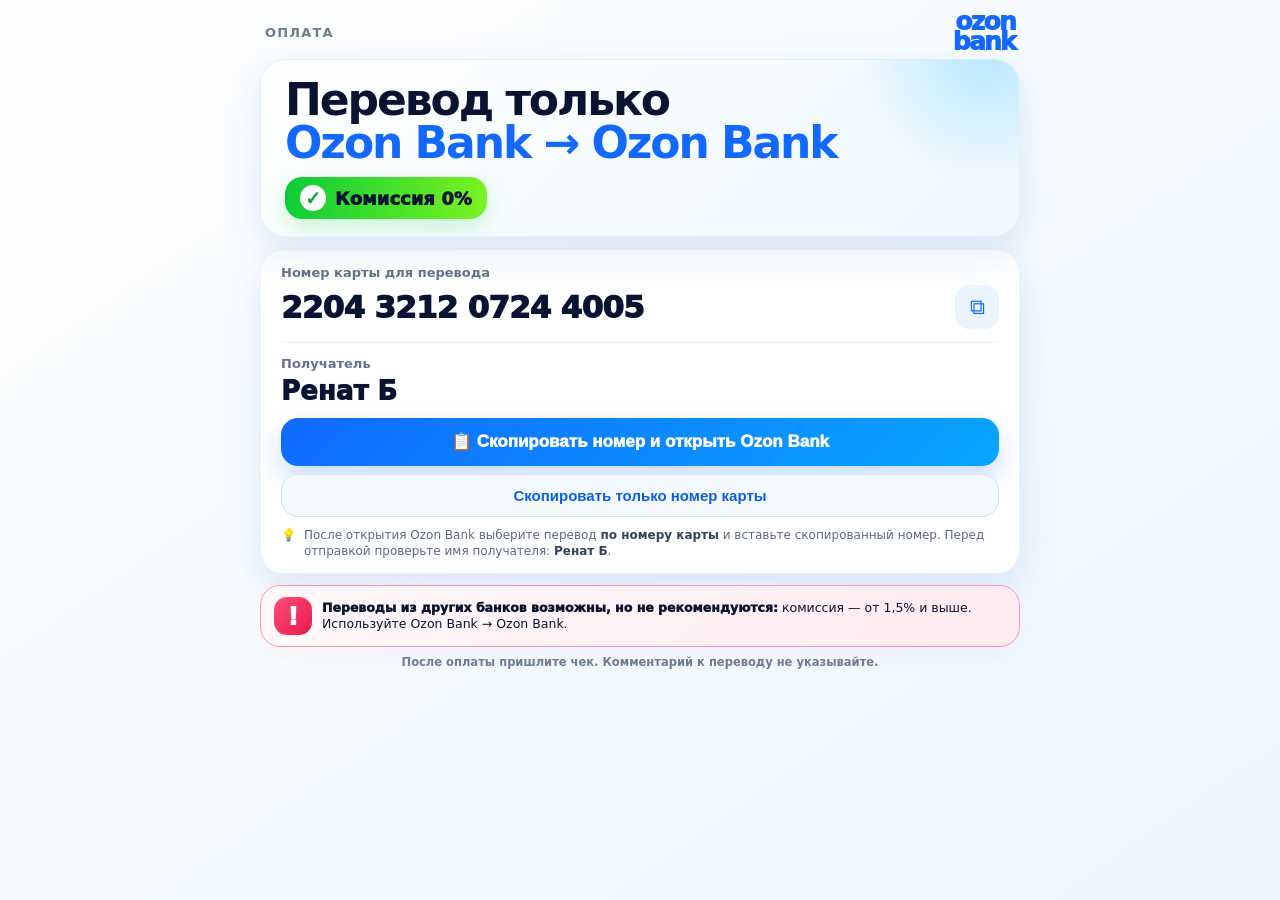
==== renat_b/index.html @ a84b3b38 "ozon" ====
<!doctype html>
<html lang="ru" data-card="2204 3212 0724 4005" data-recipient="Ренат Б">
<head>
  <meta charset="utf-8">
  <meta name="viewport" content="width=device-width,initial-scale=1,viewport-fit=cover">
  <meta name="theme-color" content="#1268ff">
  <meta name="robots" content="noindex,nofollow">
  <title>Оплата через Ozon Bank · Ренат Б</title>
  <link rel="stylesheet" href="assets/style.css">
</head>
<body>
  <main class="wrap">
    <div class="brand"><div class="title">Оплата</div><div class="logo">ozon<br>bank</div></div>
    <section class="hero">
      <h1>Перевод только<br><span>Ozon Bank → Ozon Bank</span></h1>
      <div class="zero"><span class="check">✓</span> Комиссия 0%</div>
    </section>

    <section class="card">
      <div class="label">Номер карты для перевода</div>
      <div class="cardno-row">
        <div class="cardno" data-card-text>2204 3212 0724 4005</div>
        <button class="copy-mini" data-copy aria-label="Скопировать номер карты">⧉</button>
      </div>
      <div class="divider"></div>
      <div class="label">Получатель</div>
      <div class="recipient" data-recipient-text>Ренат Б</div>

      <button class="primary" data-copy-open>📋 Скопировать номер и открыть Ozon Bank</button>
      <button class="secondary" data-copy>Скопировать только номер карты</button>

      <div class="hint">💡 <span>После открытия Ozon Bank выберите перевод <b>по номеру карты</b> и вставьте скопированный номер. Перед отправкой проверьте имя получателя: <b>Ренат Б</b>.</span></div>
    </section>

    <section class="warn">
      <div class="icon">!</div>
      <p><strong>Переводы из других банков возможны, но не рекомендуются:</strong> комиссия — от 1,5% и выше. Используйте Ozon Bank → Ozon Bank.</p>
    </section>

    <div class="footer">После оплаты пришлите чек. Комментарий к переводу не указывайте.</div>
  </main>

  <div class="toast" id="toast">Номер карты скопирован</div>
  <div class="modal" id="modal" role="dialog" aria-modal="true" aria-label="Открыть Ozon Bank">
    <div class="sheet">
      <h2>Номер скопирован ✅</h2>
      <p>Откройте Ozon Bank, выберите перевод по номеру карты и нажмите «Вставить».</p>
      <div class="actions">
        <button class="open" data-open-bank>Открыть Ozon Bank</button>
        <button class="close" data-close>Остаться на странице</button>
      </div>
    </div>
  </div>
  <script src="assets/app.js"></script>
</body>
</html>
---- renat_b/assets/style.css ----
:root{
  --ozon:#1268ff;
  --ozon-dark:#071a54;
  --green:#12d83f;
  --green2:#77f31a;
  --card:#fff;
  --text:#091432;
  --muted:#66728d;
  --shadow:0 14px 38px rgba(20,83,173,.13);
  --fit-scale:1;
}
*{box-sizing:border-box}
html,body{margin:0;width:100%;min-height:100%;font-family:Inter,ui-sans-serif,system-ui,-apple-system,BlinkMacSystemFont,"Segoe UI",Roboto,Arial,sans-serif;color:var(--text);background:linear-gradient(145deg,#fff 0%,#f6fbff 47%,#eaf7ff 100%)}
html{-webkit-text-size-adjust:100%;text-size-adjust:100%}
body{min-height:100dvh;display:flex;justify-content:center;align-items:flex-start;padding:max(10px,env(safe-area-inset-top)) max(10px,env(safe-area-inset-right)) max(10px,env(safe-area-inset-bottom)) max(10px,env(safe-area-inset-left));overflow-x:hidden}
.wrap{width:min(100%,720px);transform:scale(var(--fit-scale));transform-origin:top center;will-change:transform}
.brand{display:flex;align-items:center;justify-content:space-between;margin:0 5px 8px}
.brand .title{font-size:13px;font-weight:850;letter-spacing:.09em;color:#6d7a96;text-transform:uppercase}
.logo{font-weight:950;font-size:25px;line-height:.8;color:var(--ozon);letter-spacing:-.07em;text-align:right}
.hero{background:linear-gradient(135deg,#fff 0%,#eef8ff 100%);border:1px solid rgba(22,104,255,.09);border-radius:26px;padding:20px 24px 19px;box-shadow:var(--shadow);overflow:hidden;position:relative}
.hero:after{content:"";position:absolute;width:270px;height:270px;border-radius:50%;right:-100px;top:-145px;background:radial-gradient(circle at center,rgba(44,190,255,.30),rgba(44,190,255,0) 68%);pointer-events:none}
h1{margin:0;font-size:clamp(30px,5.5vw,47px);line-height:.98;letter-spacing:-.047em;position:relative;z-index:1}
h1 span{color:var(--ozon);white-space:nowrap}
.zero{display:inline-flex;align-items:center;gap:9px;margin-top:13px;padding:8px 15px;border-radius:17px;background:linear-gradient(100deg,#0acb38,#7df320);font-weight:950;font-size:18px;box-shadow:0 9px 24px rgba(37,211,76,.23);position:relative;z-index:1}
.zero .check{width:26px;height:26px;border-radius:50%;background:#fff;display:grid;place-items:center;color:#08a938;font-size:19px}
.card{margin-top:12px;background:var(--card);border-radius:24px;padding:17px 20px 16px;box-shadow:var(--shadow);border:1px solid rgba(12,68,161,.06)}
.label{font-size:13px;font-weight:750;color:var(--muted);margin-bottom:5px}
.cardno-row{display:flex;align-items:center;gap:10px}
.cardno{font-size:clamp(23px,4.8vw,33px);font-weight:950;letter-spacing:-.025em;flex:1;white-space:nowrap;font-variant-numeric:tabular-nums}
.copy-mini{width:44px;height:44px;flex:0 0 44px;border:0;border-radius:14px;background:#eaf4ff;color:var(--ozon);font-size:21px;cursor:pointer;display:grid;place-items:center;-webkit-tap-highlight-color:transparent}
.recipient{font-size:27px;font-weight:950;margin-top:2px}
.divider{height:1px;background:#e7eef8;margin:13px 0}
.primary{width:100%;border:0;border-radius:17px;padding:14px 16px;margin-top:12px;background:linear-gradient(135deg,#1069ff,#08a6ff);color:#fff;font-size:17px;line-height:1.15;font-weight:950;cursor:pointer;box-shadow:0 12px 26px rgba(18,104,255,.23);-webkit-tap-highlight-color:transparent}
.secondary{width:100%;border:1px solid #cfe3ff;border-radius:17px;padding:12px 16px;margin-top:8px;background:#f4f9ff;color:#0c5ee8;font-size:15px;line-height:1.15;font-weight:850;cursor:pointer;-webkit-tap-highlight-color:transparent}
.hint{display:flex;gap:8px;align-items:flex-start;margin-top:10px;color:#5c6981;font-size:12.5px;line-height:1.34}
.hint b{color:#34415f}
.warn{margin-top:11px;border:1px solid #ff96ae;background:linear-gradient(135deg,#fff8fa,#ffeaf0);border-radius:20px;padding:11px 13px;display:flex;gap:10px;align-items:center;box-shadow:0 8px 24px rgba(232,39,83,.05)}
.warn .icon{flex:0 0 38px;width:38px;height:38px;border-radius:13px;background:linear-gradient(135deg,#ff4f78,#e7194c);color:#fff;display:grid;place-items:center;font-size:25px;font-weight:950}
.warn p{margin:0;font-size:13px;line-height:1.3}
.warn strong{font-weight:950}
.footer{padding:8px 8px 0;color:#6e7c95;font-size:11.5px;line-height:1.35;text-align:center;font-weight:600}
.toast{position:fixed;left:50%;bottom:max(18px,env(safe-area-inset-bottom));transform:translate(-50%,16px);background:#061532;color:white;padding:11px 15px;border-radius:13px;font-weight:850;font-size:13px;opacity:0;pointer-events:none;transition:.2s ease;box-shadow:0 12px 35px rgba(0,0,0,.25);z-index:99;white-space:nowrap}
.toast.show{opacity:1;transform:translate(-50%,0)}
.modal{position:fixed;inset:0;background:rgba(4,13,35,.46);backdrop-filter:blur(6px);display:none;align-items:flex-end;justify-content:center;padding:max(12px,env(safe-area-inset-top)) max(12px,env(safe-area-inset-right)) max(12px,env(safe-area-inset-bottom)) max(12px,env(safe-area-inset-left));z-index:90}
.modal.show{display:flex}
.sheet{width:min(100%,620px);background:#fff;border-radius:24px;padding:18px;box-shadow:0 30px 70px rgba(0,0,0,.3)}
.sheet h2{margin:0 0 6px;font-size:21px}.sheet p{margin:0 0 11px;color:#5e6a80;line-height:1.38;font-size:14px}.sheet .actions{display:grid;gap:8px}.sheet button,.sheet a{display:block;text-align:center;text-decoration:none;border:0;border-radius:15px;padding:13px;font-weight:900;font-size:15px;cursor:pointer}.sheet .open{background:#1268ff;color:white}.sheet .close{background:#eef5ff;color:#145ccf}

/* Desktop / laptop: wider card, lower vertical footprint. */
@media (min-width:700px){
  body{padding-top:12px;padding-bottom:12px}
  .wrap{width:min(94vw,760px)}
  .brand{margin-bottom:7px}
  .hero{padding:18px 24px 17px}
  h1{font-size:44px}
  .card{padding:15px 20px 14px}
  .cardno{font-size:31px}
  .recipient{font-size:26px}
  .hint{font-size:12px}
  .warn p{font-size:12.5px}
}

/* Phones: keep the layout clean and tappable without horizontal overflow. */
@media (max-width:520px){
  body{padding:8px}
  .wrap{width:100%}
  .brand{margin:0 3px 7px}
  .brand .title{font-size:11px}.logo{font-size:22px}
  .hero{border-radius:22px;padding:17px 16px 16px}
  h1{font-size:clamp(28px,9.2vw,37px);line-height:.99}
  h1 span{white-space:normal}
  .zero{margin-top:11px;padding:7px 12px;font-size:16px;border-radius:15px}
  .zero .check{width:24px;height:24px;font-size:17px}
  .card{margin-top:9px;border-radius:21px;padding:14px 14px 13px}
  .label{font-size:12px}.cardno{font-size:clamp(21px,7vw,28px)}
  .copy-mini{width:42px;height:42px;flex-basis:42px}
  .divider{margin:11px 0}.recipient{font-size:24px}
  .primary{margin-top:10px;padding:13px 12px;font-size:15.5px;border-radius:15px}
  .secondary{padding:11px 12px;font-size:14px;border-radius:15px}
  .hint{font-size:11.5px;margin-top:8px;line-height:1.3}
  .warn{margin-top:9px;padding:10px 11px;border-radius:18px;gap:9px}
  .warn .icon{flex-basis:35px;width:35px;height:35px;font-size:23px;border-radius:12px}
  .warn p{font-size:11.5px;line-height:1.28}
  .footer{font-size:10.5px;padding-top:6px}
}

@media (max-width:360px){
  h1{font-size:27px}.cardno{font-size:20px}.primary{font-size:14.5px}.secondary{font-size:13.5px}.hint{font-size:11px}
}

/* Very short screens: compact vertically before JS applies any final fit scaling. */
@media (max-height:760px){
  .brand{margin-bottom:5px}.logo{font-size:21px}
  .hero{padding-top:14px;padding-bottom:13px}.zero{margin-top:9px}
  .card{margin-top:8px;padding-top:12px;padding-bottom:11px}.divider{margin:9px 0}
  .primary{margin-top:8px;padding-top:11px;padding-bottom:11px}.secondary{padding-top:9px;padding-bottom:9px}
  .hint{margin-top:7px}.warn{margin-top:7px;padding-top:8px;padding-bottom:8px}.footer{padding-top:5px}
}

@media (prefers-reduced-motion:reduce){*{scroll-behavior:auto!important;transition:none!important}}
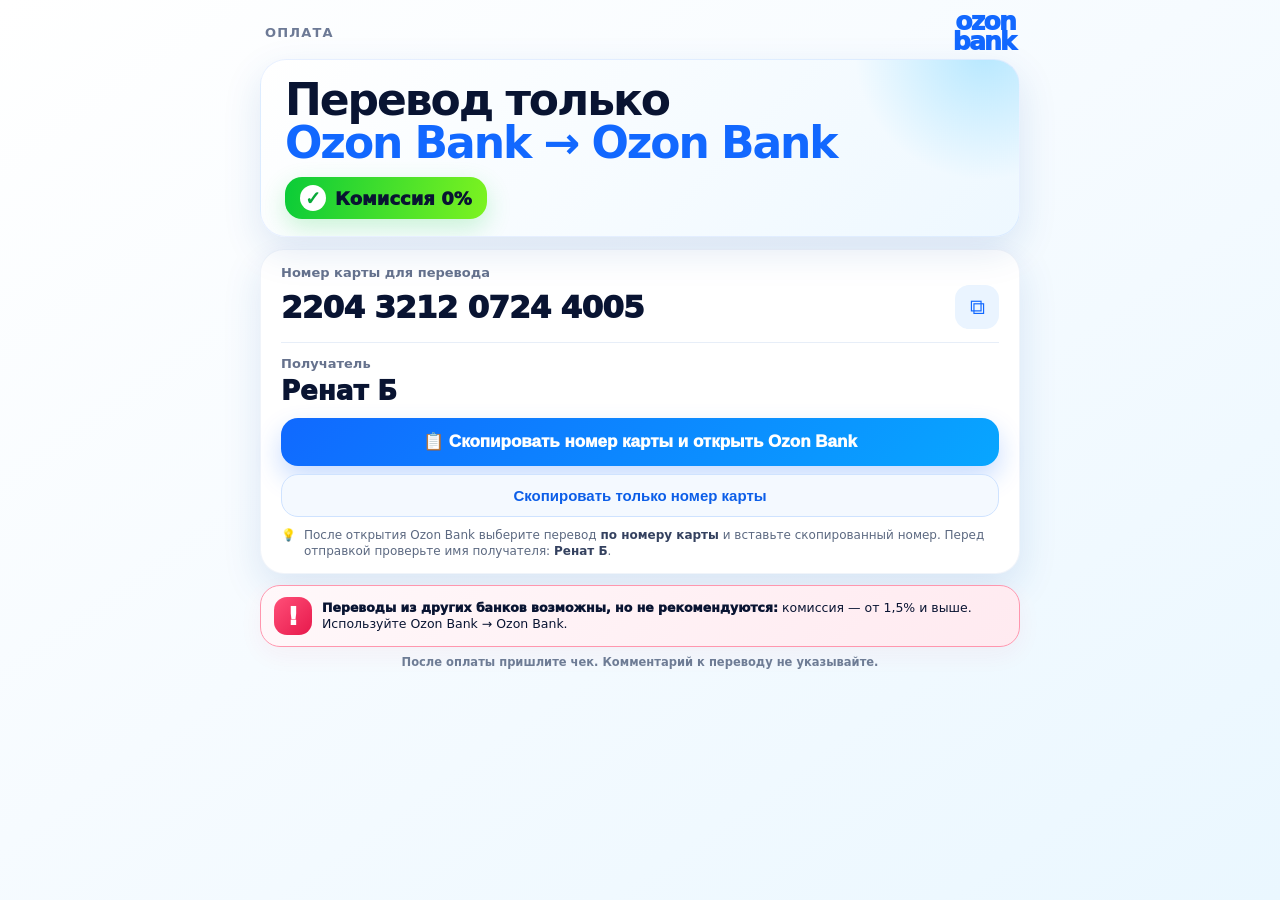
==== commit 7ca77127: "ozon" ====
--- a/renat_b/index.html
+++ b/renat_b/index.html
@@ -26,7 +26,7 @@
       <div class="label">Получатель</div>
       <div class="recipient" data-recipient-text>Ренат Б</div>
 
-      <button class="primary" data-copy-open>📋 Скопировать номер и открыть Ozon Bank</button>
+      <button class="primary" data-copy-open>📋 Скопировать номер карты и открыть Ozon Bank</button>
       <button class="secondary" data-copy>Скопировать только номер карты</button>
 
       <div class="hint">💡 <span>После открытия Ozon Bank выберите перевод <b>по номеру карты</b> и вставьте скопированный номер. Перед отправкой проверьте имя получателя: <b>Ренат Б</b>.</span></div>
@@ -41,16 +41,23 @@
   </main>
 
   <div class="toast" id="toast">Номер карты скопирован</div>
-  <div class="modal" id="modal" role="dialog" aria-modal="true" aria-label="Открыть Ozon Bank">
+  <div class="modal" id="modal" role="dialog" aria-modal="true" aria-label="Куда открыть Ozon">
     <div class="sheet">
-      <h2>Номер скопирован ✅</h2>
-      <p>Откройте Ozon Bank, выберите перевод по номеру карты и нажмите «Вставить».</p>
+      <h2>Номер карты скопирован ✅</h2>
+      <p>Выберите удобное приложение. В нём откройте перевод по номеру карты и нажмите «Вставить».</p>
       <div class="actions">
-        <button class="open" data-open-bank>Открыть Ozon Bank</button>
+        <a class="open-bank" data-open-bank href="https://finance.ozon.ru/">
+          <span class="app-logo"><img src="assets/ozon-bank.svg" alt=""></span>
+          <span class="app-copy">Открыть Ozon Bank<small data-device-note>приложение Ozon Bank</small></span>
+        </a>
+        <a class="open-ozon" data-open-ozon href="https://www.ozon.ru/">
+          <span class="app-logo"><img src="assets/ozon.svg" alt=""></span>
+          <span class="app-copy">Открыть Ozon<small data-device-note>приложение Ozon</small></span>
+        </a>
         <button class="close" data-close>Остаться на странице</button>
       </div>
     </div>
   </div>
   <script src="assets/app.js"></script>
 </body>
-</html>
+</html>
--- a/renat_b/assets/style.css
+++ b/renat_b/assets/style.css
@@ -39,62 +39,31 @@
 .warn p{margin:0;font-size:13px;line-height:1.3}
 .warn strong{font-weight:950}
 .footer{padding:8px 8px 0;color:#6e7c95;font-size:11.5px;line-height:1.35;text-align:center;font-weight:600}
-.toast{position:fixed;left:50%;bottom:max(18px,env(safe-area-inset-bottom));transform:translate(-50%,16px);background:#061532;color:white;padding:11px 15px;border-radius:13px;font-weight:850;font-size:13px;opacity:0;pointer-events:none;transition:.2s ease;box-shadow:0 12px 35px rgba(0,0,0,.25);z-index:99;white-space:nowrap}
+
+/* Our own toast is deliberately placed high. Android itself can show its own clipboard toast near the bottom. */
+.toast{position:fixed;left:50%;top:max(18px,env(safe-area-inset-top));transform:translate(-50%,-16px);background:#061532;color:white;padding:11px 15px;border-radius:13px;font-weight:850;font-size:13px;opacity:0;pointer-events:none;transition:.2s ease;box-shadow:0 12px 35px rgba(0,0,0,.25);z-index:120;white-space:nowrap}
 .toast.show{opacity:1;transform:translate(-50%,0)}
-.modal{position:fixed;inset:0;background:rgba(4,13,35,.46);backdrop-filter:blur(6px);display:none;align-items:flex-end;justify-content:center;padding:max(12px,env(safe-area-inset-top)) max(12px,env(safe-area-inset-right)) max(12px,env(safe-area-inset-bottom)) max(12px,env(safe-area-inset-left));z-index:90}
+
+.modal{position:fixed;inset:0;background:rgba(4,13,35,.46);backdrop-filter:blur(6px);display:none;align-items:center;justify-content:center;padding:max(18px,env(safe-area-inset-top)) max(14px,env(safe-area-inset-right)) max(115px,calc(env(safe-area-inset-bottom) + 95px)) max(14px,env(safe-area-inset-left));z-index:100}
 .modal.show{display:flex}
-.sheet{width:min(100%,620px);background:#fff;border-radius:24px;padding:18px;box-shadow:0 30px 70px rgba(0,0,0,.3)}
-.sheet h2{margin:0 0 6px;font-size:21px}.sheet p{margin:0 0 11px;color:#5e6a80;line-height:1.38;font-size:14px}.sheet .actions{display:grid;gap:8px}.sheet button,.sheet a{display:block;text-align:center;text-decoration:none;border:0;border-radius:15px;padding:13px;font-weight:900;font-size:15px;cursor:pointer}.sheet .open{background:#1268ff;color:white}.sheet .close{background:#eef5ff;color:#145ccf}
+.sheet{width:min(100%,560px);background:#fff;border-radius:26px;padding:20px;box-shadow:0 30px 70px rgba(0,0,0,.3);transform:translateY(-2vh)}
+.sheet h2{margin:0 0 6px;font-size:23px}.sheet p{margin:0 0 14px;color:#5e6a80;line-height:1.38;font-size:14px}.sheet .actions{display:grid;gap:9px}
+.sheet button,.sheet a{width:100%;display:flex;align-items:center;justify-content:center;gap:11px;text-align:center;text-decoration:none;border:0;border-radius:16px;padding:12px 14px;font-weight:900;font-size:15px;cursor:pointer;min-height:52px;-webkit-tap-highlight-color:transparent}
+.sheet .open-bank{background:#1268ff;color:#fff;box-shadow:0 9px 22px rgba(18,104,255,.20)}
+.sheet .open-ozon{background:#eef5ff;color:#0d5cdf;border:1px solid #cfe2ff}
+.sheet .close{background:#f3f5f9;color:#5c6880}
+.app-logo{width:36px;height:36px;flex:0 0 36px;border-radius:11px;display:grid;place-items:center;overflow:hidden;box-shadow:0 3px 10px rgba(9,46,123,.10)}
+.app-logo img{width:100%;height:100%;display:block}
+.app-copy{display:flex;flex-direction:column;align-items:flex-start;line-height:1.08;text-align:left}
+.app-copy small{font-size:10.5px;font-weight:750;opacity:.72;margin-top:3px}
 
-/* Desktop / laptop: wider card, lower vertical footprint. */
 @media (min-width:700px){
-  body{padding-top:12px;padding-bottom:12px}
-  .wrap{width:min(94vw,760px)}
-  .brand{margin-bottom:7px}
-  .hero{padding:18px 24px 17px}
-  h1{font-size:44px}
-  .card{padding:15px 20px 14px}
-  .cardno{font-size:31px}
-  .recipient{font-size:26px}
-  .hint{font-size:12px}
-  .warn p{font-size:12.5px}
+  body{padding-top:12px;padding-bottom:12px}.wrap{width:min(94vw,760px)}.brand{margin-bottom:7px}.hero{padding:18px 24px 17px}h1{font-size:44px}.card{padding:15px 20px 14px}.cardno{font-size:31px}.recipient{font-size:26px}.hint{font-size:12px}.warn p{font-size:12.5px}
 }
-
-/* Phones: keep the layout clean and tappable without horizontal overflow. */
 @media (max-width:520px){
-  body{padding:8px}
-  .wrap{width:100%}
-  .brand{margin:0 3px 7px}
-  .brand .title{font-size:11px}.logo{font-size:22px}
-  .hero{border-radius:22px;padding:17px 16px 16px}
-  h1{font-size:clamp(28px,9.2vw,37px);line-height:.99}
-  h1 span{white-space:normal}
-  .zero{margin-top:11px;padding:7px 12px;font-size:16px;border-radius:15px}
-  .zero .check{width:24px;height:24px;font-size:17px}
-  .card{margin-top:9px;border-radius:21px;padding:14px 14px 13px}
-  .label{font-size:12px}.cardno{font-size:clamp(21px,7vw,28px)}
-  .copy-mini{width:42px;height:42px;flex-basis:42px}
-  .divider{margin:11px 0}.recipient{font-size:24px}
-  .primary{margin-top:10px;padding:13px 12px;font-size:15.5px;border-radius:15px}
-  .secondary{padding:11px 12px;font-size:14px;border-radius:15px}
-  .hint{font-size:11.5px;margin-top:8px;line-height:1.3}
-  .warn{margin-top:9px;padding:10px 11px;border-radius:18px;gap:9px}
-  .warn .icon{flex-basis:35px;width:35px;height:35px;font-size:23px;border-radius:12px}
-  .warn p{font-size:11.5px;line-height:1.28}
-  .footer{font-size:10.5px;padding-top:6px}
+  body{padding:8px}.wrap{width:100%}.brand{margin:0 3px 7px}.brand .title{font-size:11px}.logo{font-size:22px}.hero{border-radius:22px;padding:17px 16px 16px}h1{font-size:clamp(28px,9.2vw,37px);line-height:.99}h1 span{white-space:normal}.zero{margin-top:11px;padding:7px 12px;font-size:16px;border-radius:15px}.zero .check{width:24px;height:24px;font-size:17px}.card{margin-top:9px;border-radius:21px;padding:14px 14px 13px}.label{font-size:12px}.cardno{font-size:clamp(21px,7vw,28px)}.copy-mini{width:42px;height:42px;flex-basis:42px}.divider{margin:11px 0}.recipient{font-size:24px}.primary{margin-top:10px;padding:13px 12px;font-size:15.5px;border-radius:15px}.secondary{padding:11px 12px;font-size:14px;border-radius:15px}.hint{font-size:11.5px;margin-top:8px;line-height:1.3}.warn{margin-top:9px;padding:10px 11px;border-radius:18px;gap:9px}.warn .icon{flex-basis:35px;width:35px;height:35px;font-size:23px;border-radius:12px}.warn p{font-size:11.5px;line-height:1.28}.footer{font-size:10.5px;padding-top:6px}
+  .modal{padding:16px 12px max(120px,calc(env(safe-area-inset-bottom) + 100px));align-items:center}.sheet{border-radius:24px;padding:18px 16px;transform:translateY(-5vh)}.sheet h2{font-size:22px}.sheet p{font-size:13.5px}.sheet button,.sheet a{min-height:54px;font-size:14.5px}.app-logo{width:38px;height:38px;flex-basis:38px}
 }
-
-@media (max-width:360px){
-  h1{font-size:27px}.cardno{font-size:20px}.primary{font-size:14.5px}.secondary{font-size:13.5px}.hint{font-size:11px}
-}
-
-/* Very short screens: compact vertically before JS applies any final fit scaling. */
-@media (max-height:760px){
-  .brand{margin-bottom:5px}.logo{font-size:21px}
-  .hero{padding-top:14px;padding-bottom:13px}.zero{margin-top:9px}
-  .card{margin-top:8px;padding-top:12px;padding-bottom:11px}.divider{margin:9px 0}
-  .primary{margin-top:8px;padding-top:11px;padding-bottom:11px}.secondary{padding-top:9px;padding-bottom:9px}
-  .hint{margin-top:7px}.warn{margin-top:7px;padding-top:8px;padding-bottom:8px}.footer{padding-top:5px}
-}
-
+@media (max-width:360px){h1{font-size:27px}.cardno{font-size:20px}.primary{font-size:14.5px}.secondary{font-size:13.5px}.hint{font-size:11px}.sheet{padding:16px 14px}.sheet button,.sheet a{font-size:13.8px;gap:8px}}
+@media (max-height:760px){.brand{margin-bottom:5px}.logo{font-size:21px}.hero{padding-top:14px;padding-bottom:13px}.zero{margin-top:9px}.card{margin-top:8px;padding-top:12px;padding-bottom:11px}.divider{margin:9px 0}.primary{margin-top:8px;padding-top:11px;padding-bottom:11px}.secondary{padding-top:9px;padding-bottom:9px}.hint{margin-top:7px}.warn{margin-top:7px;padding-top:8px;padding-bottom:8px}.footer{padding-top:5px}}
 @media (prefers-reduced-motion:reduce){*{scroll-behavior:auto!important;transition:none!important}}
